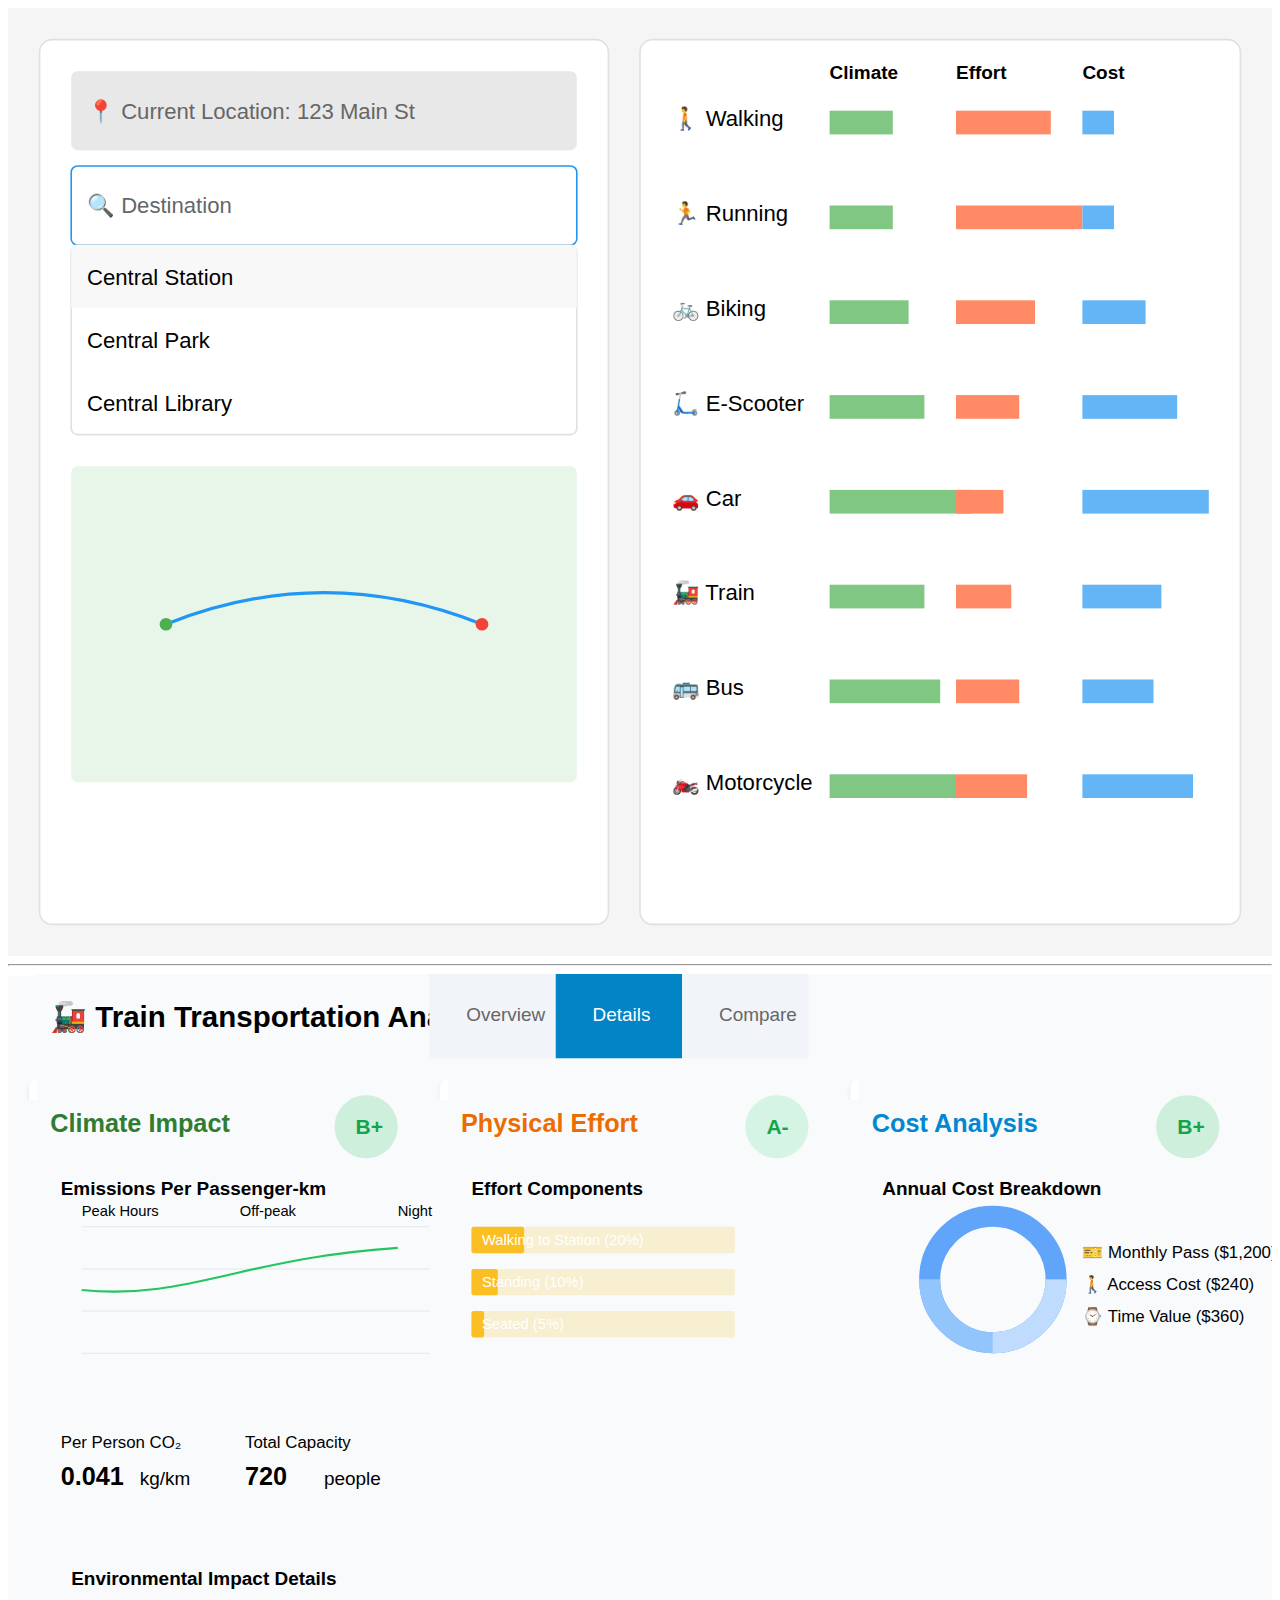
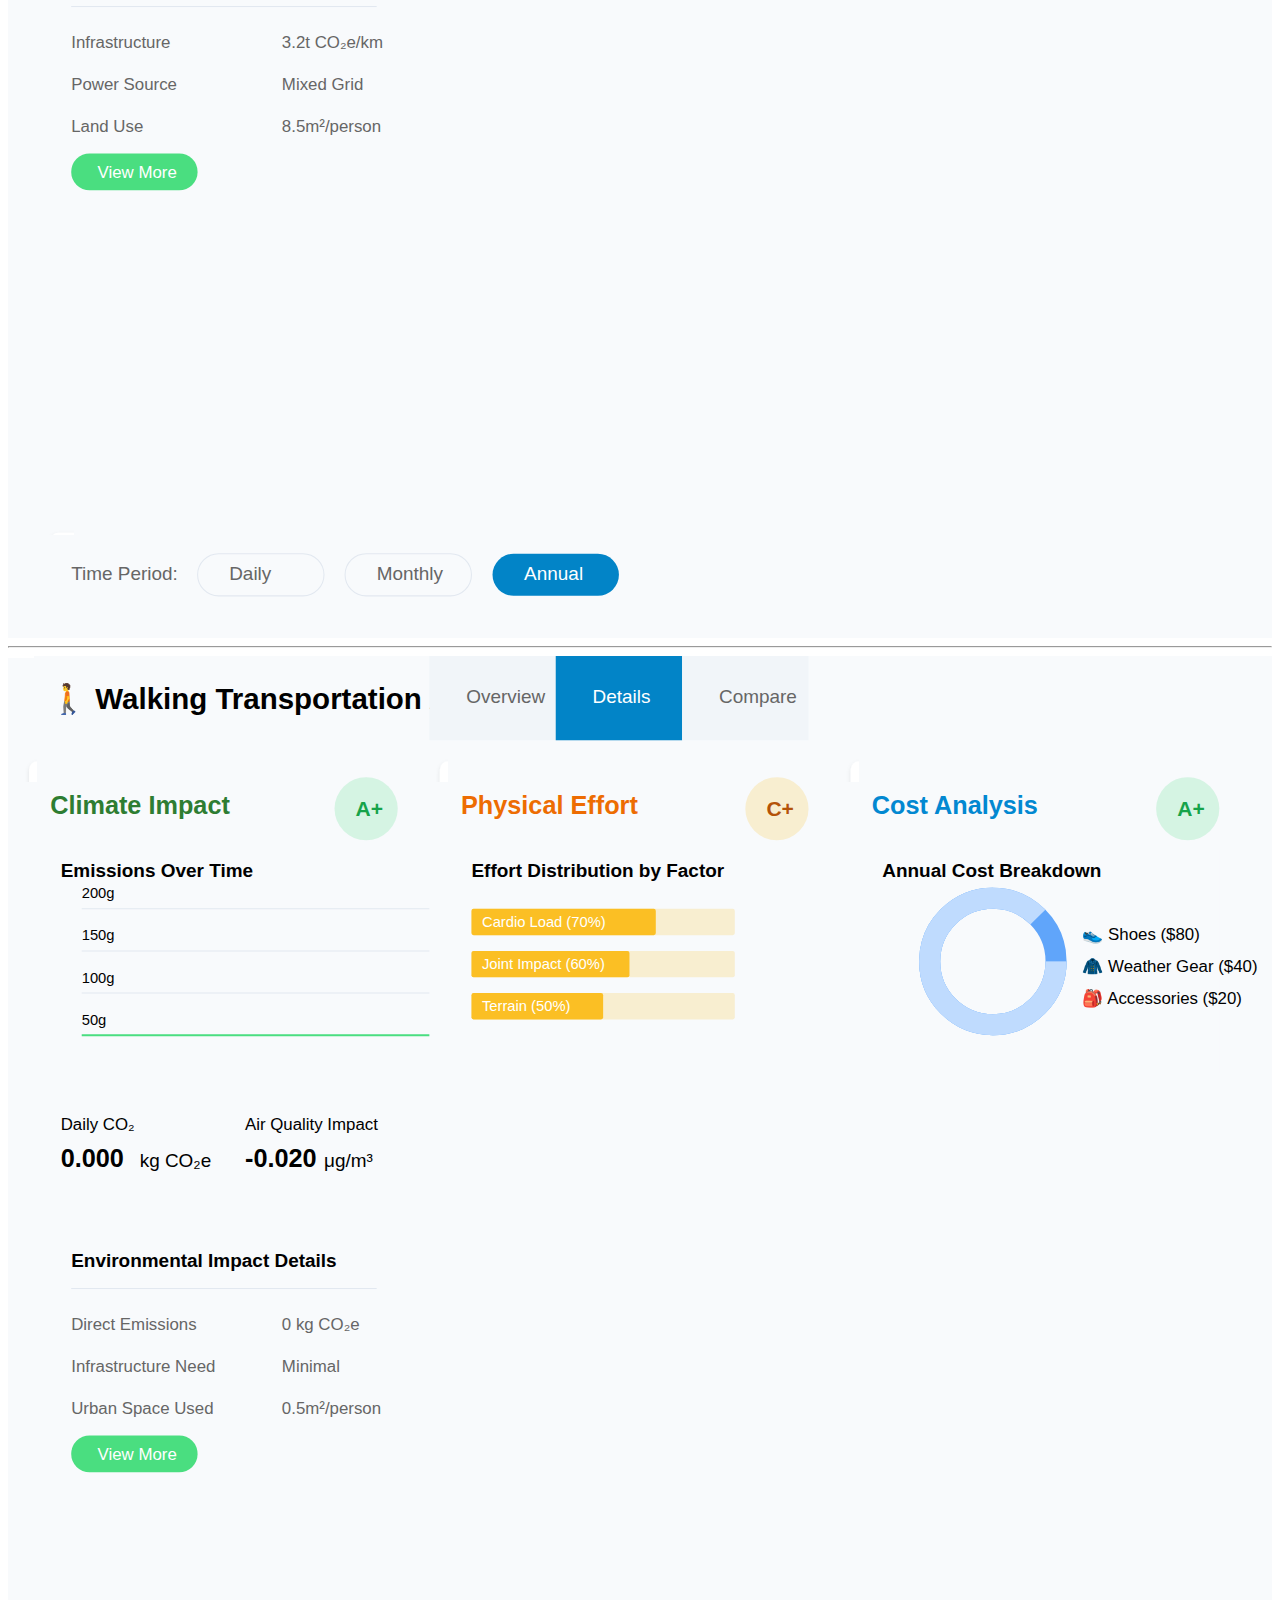
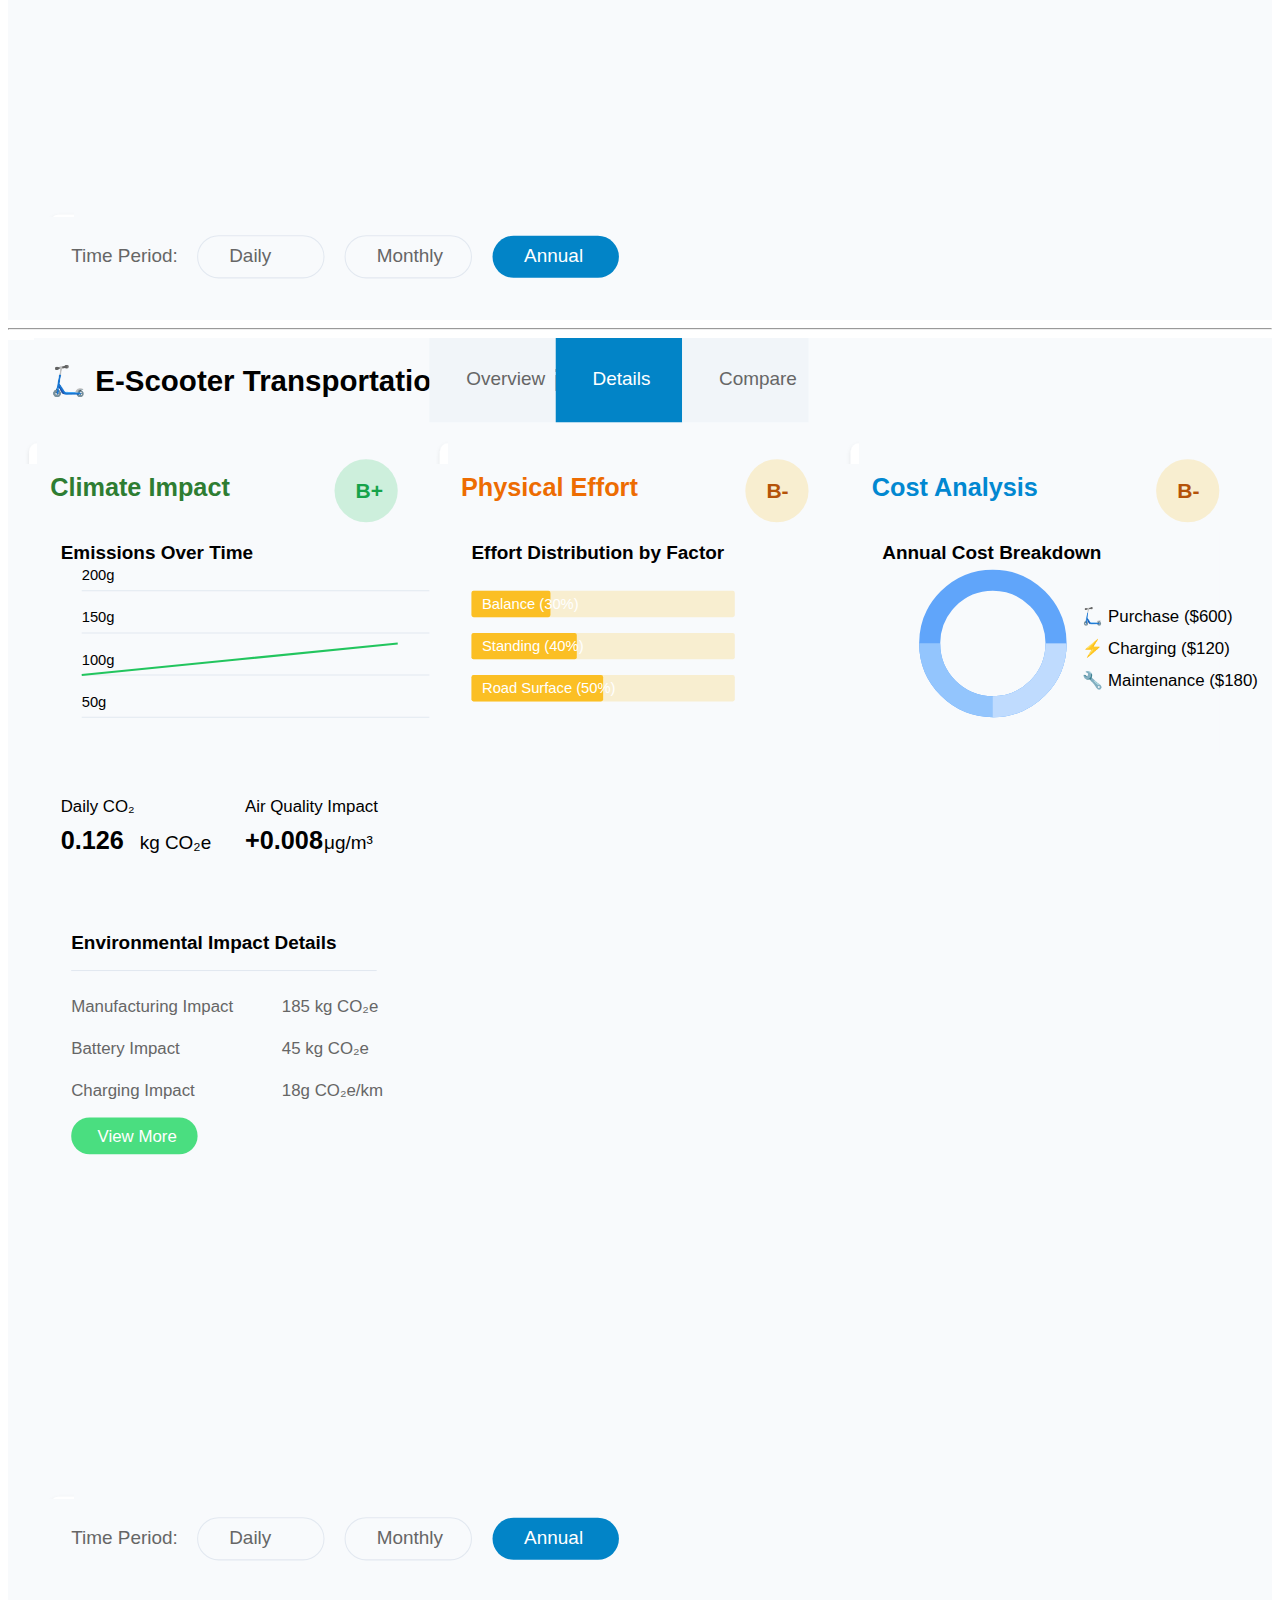
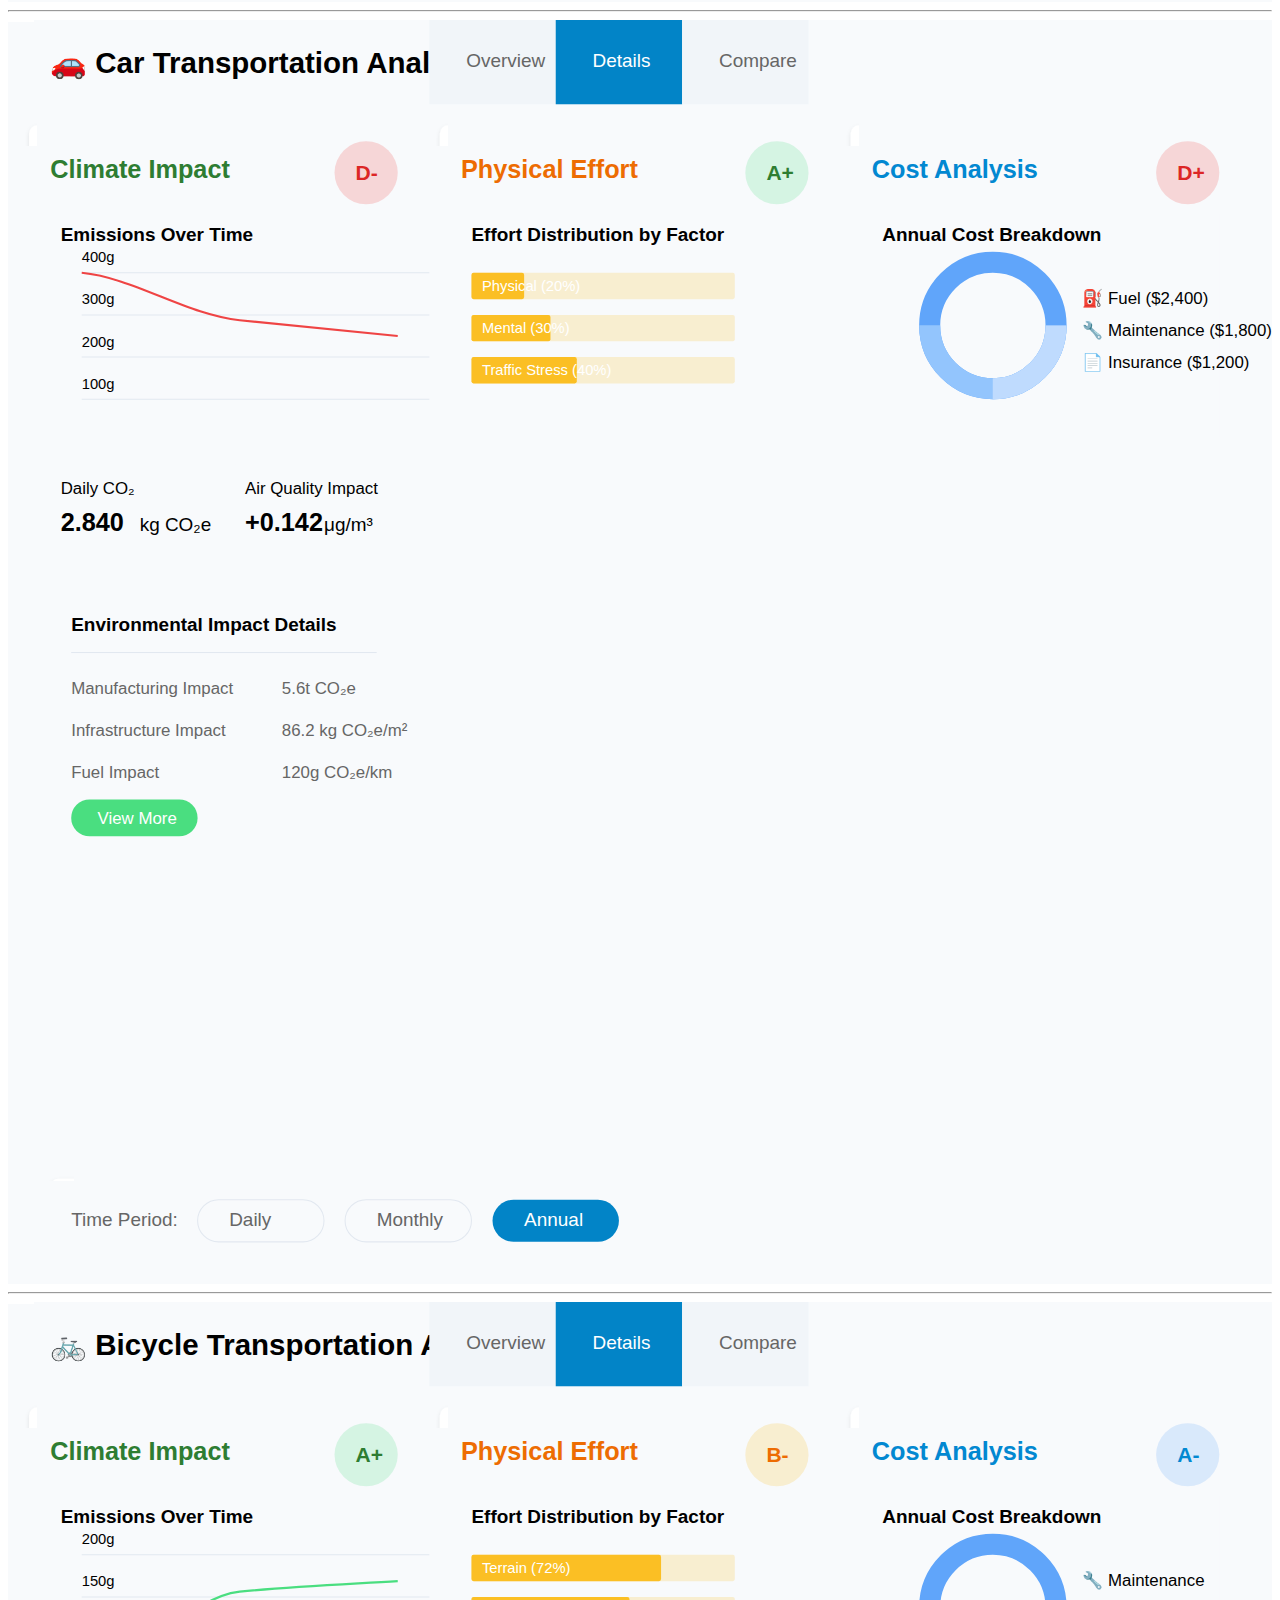
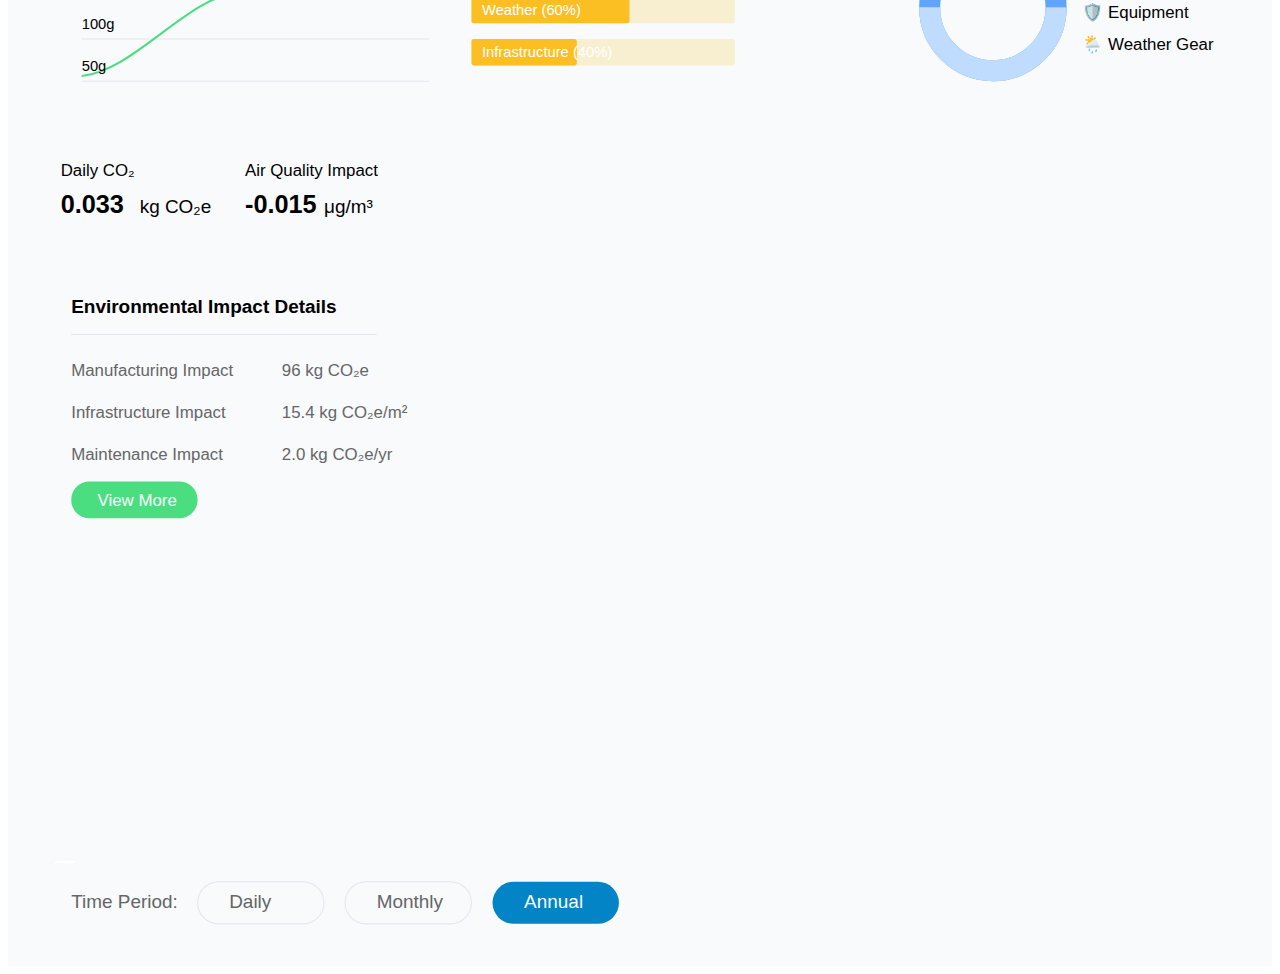
==== mockup/index.html @ 7c8de348 "add ui mockups" ====
<html>
	<body>
		<img src="route-planner-mockup.svg" width="100%">
		<hr>
		<img src="train-details-ui-enhanced.svg" width="100%">
		<hr>
		<img src="walking-details-ui-enhanced.svg" width="100%">
		<hr>
		<img src="scooter-details-ui-enhanced.svg" width="100%">
		<hr>
		<img src="car-details-ui-enhanced.svg" width="100%">
		<hr>
		<img src="bike-details-ui-enhanced.svg" width="100%">
	</body>
</html>
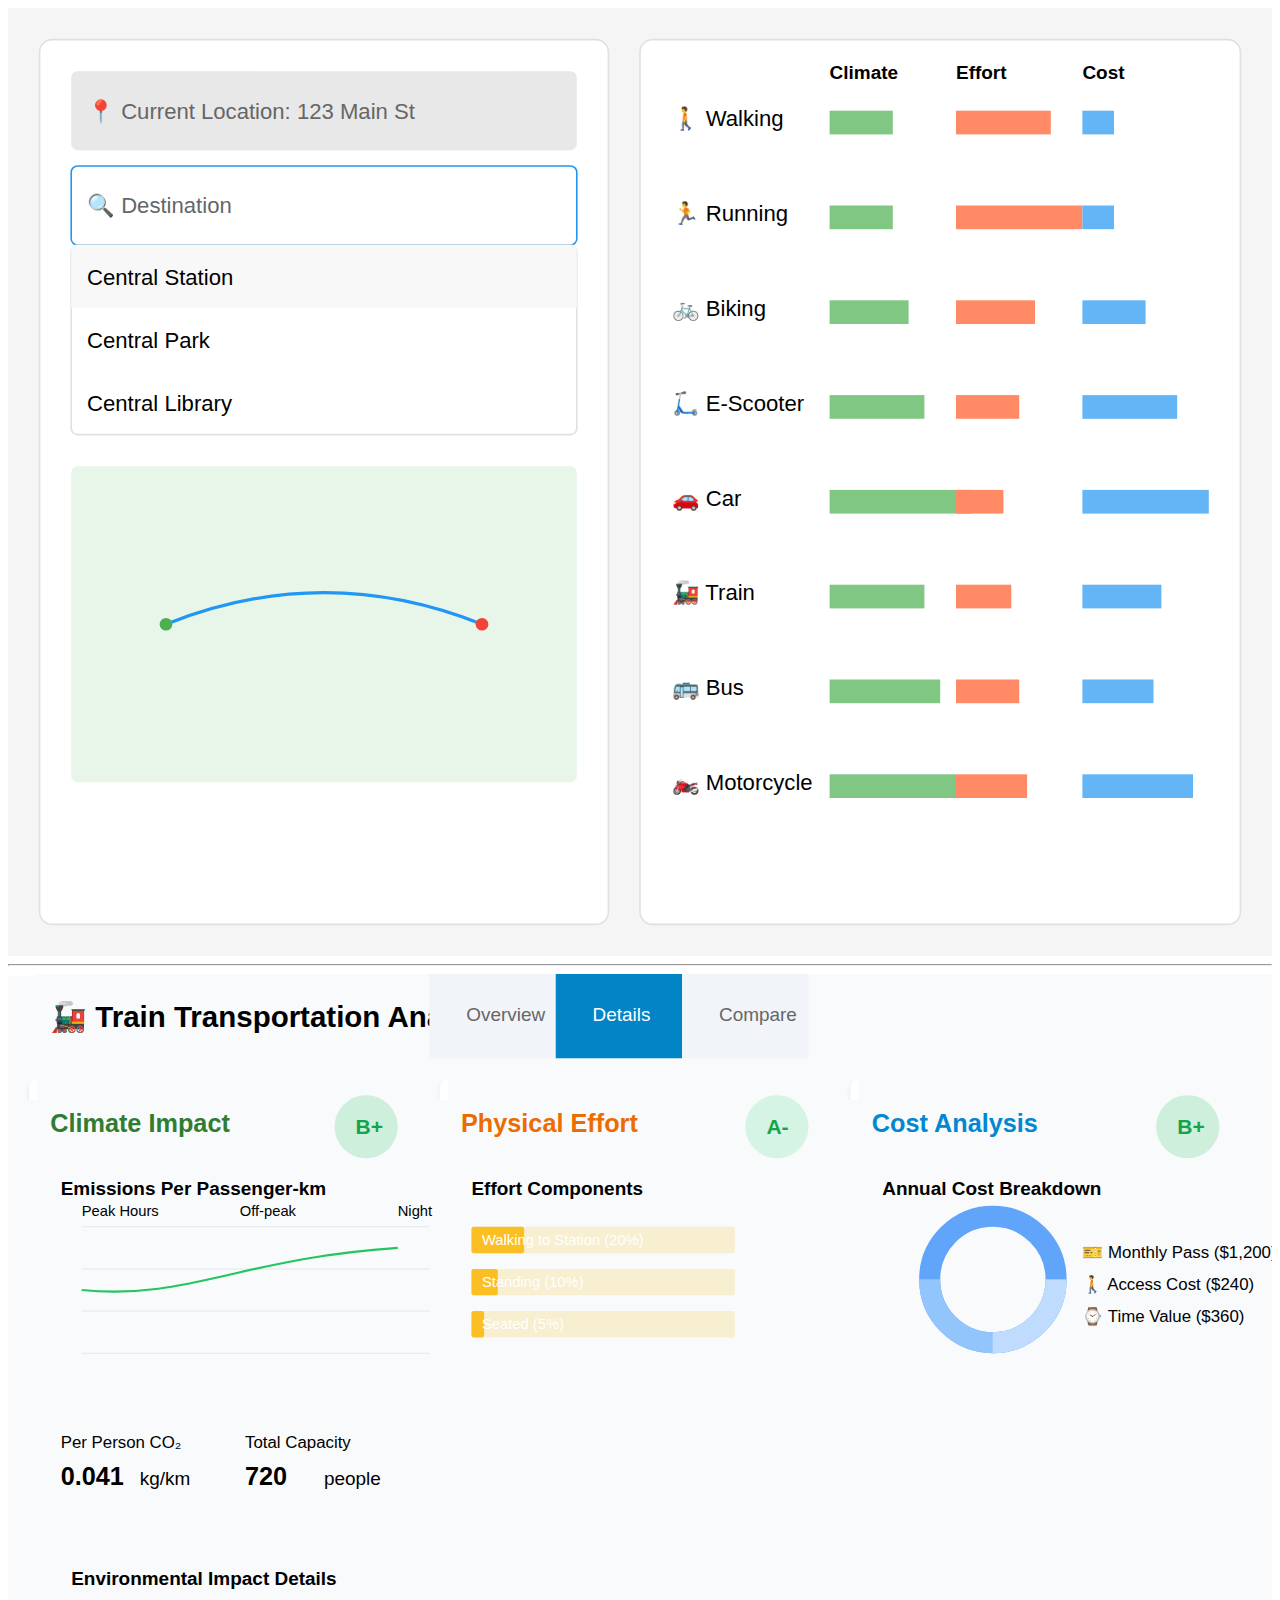
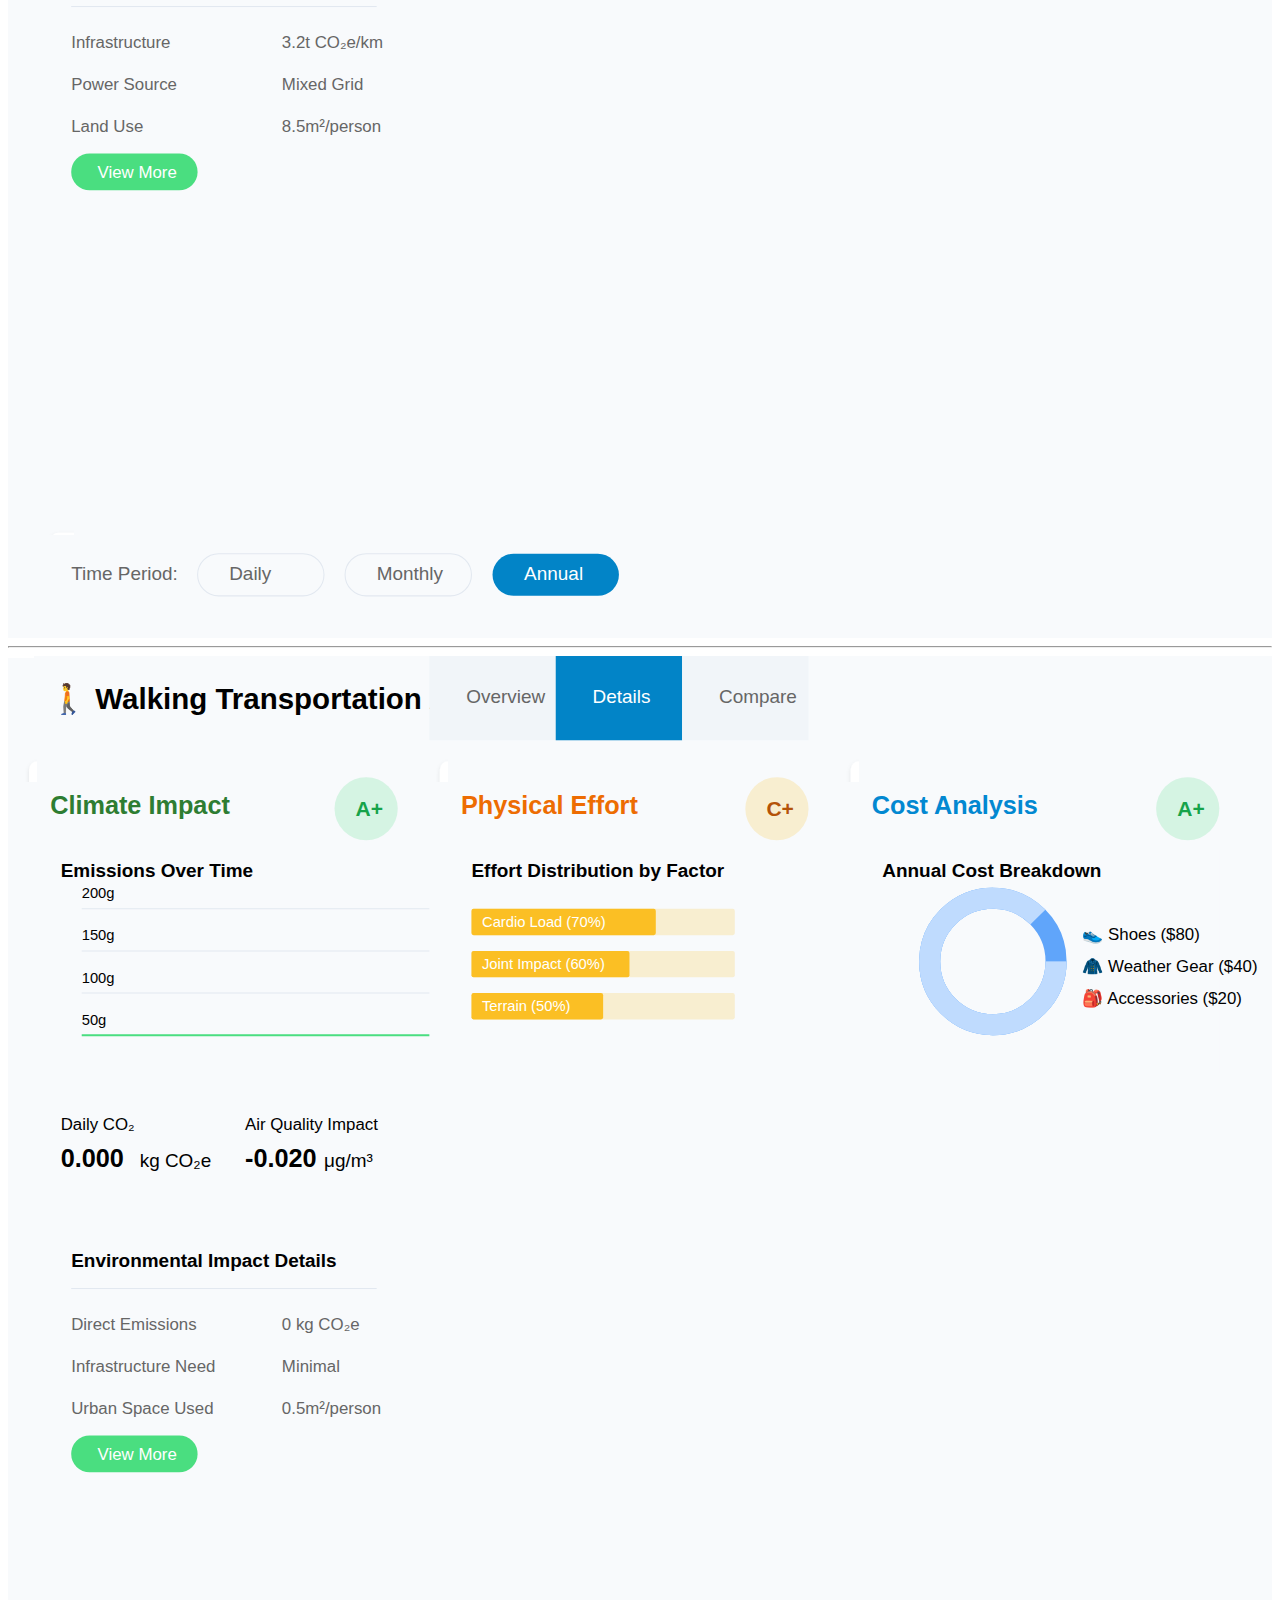
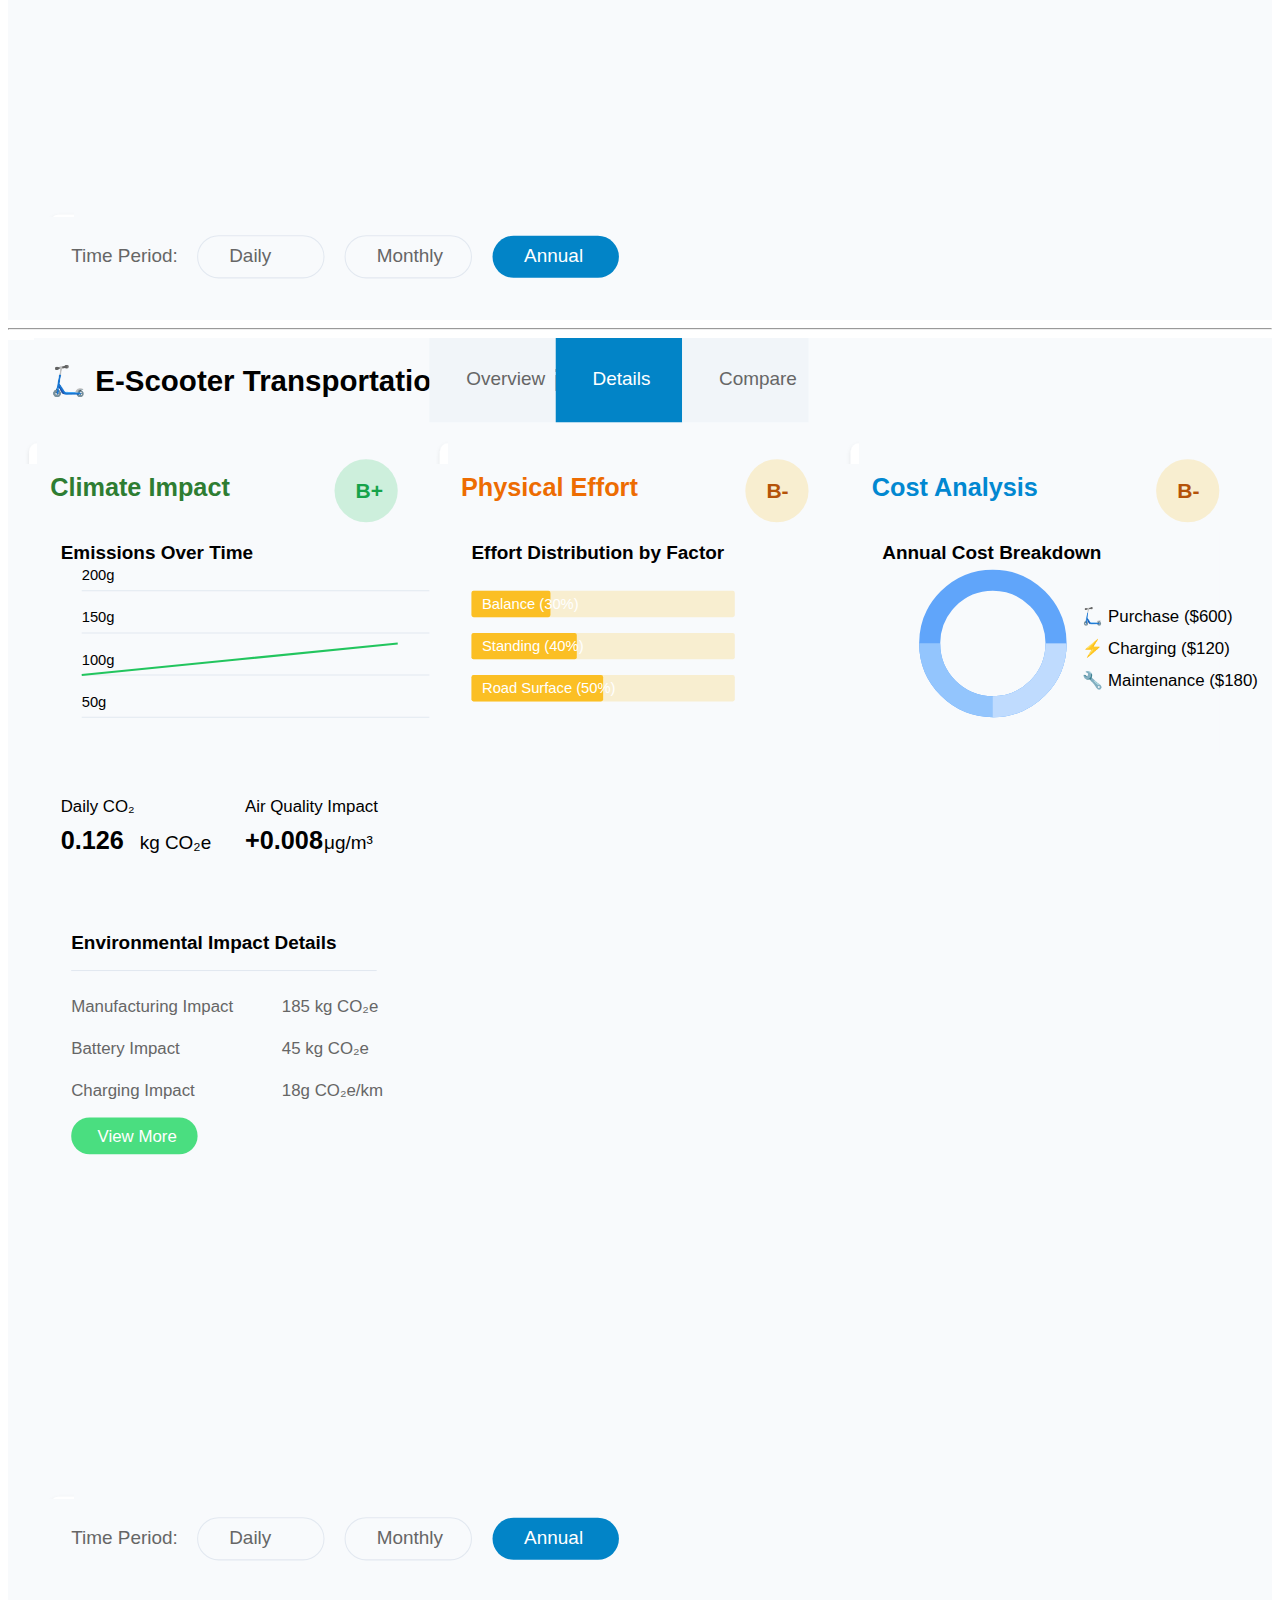
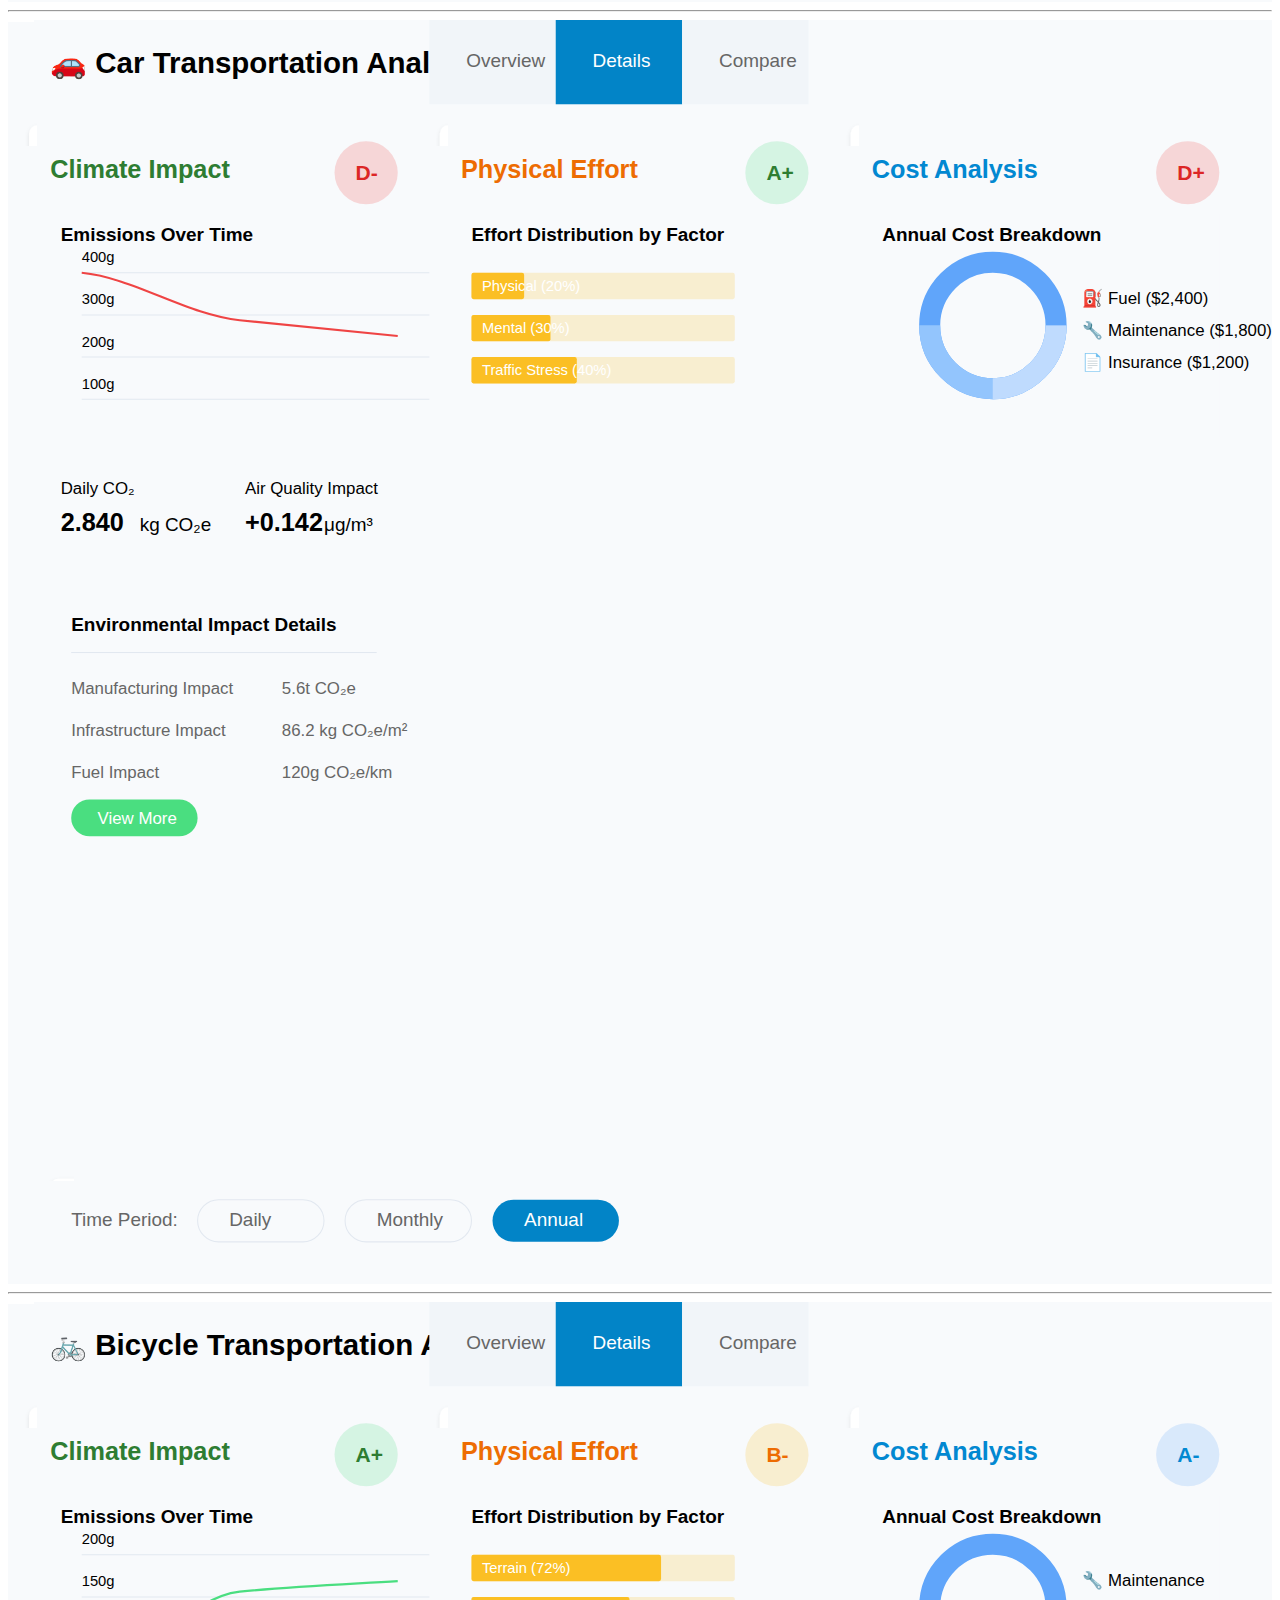
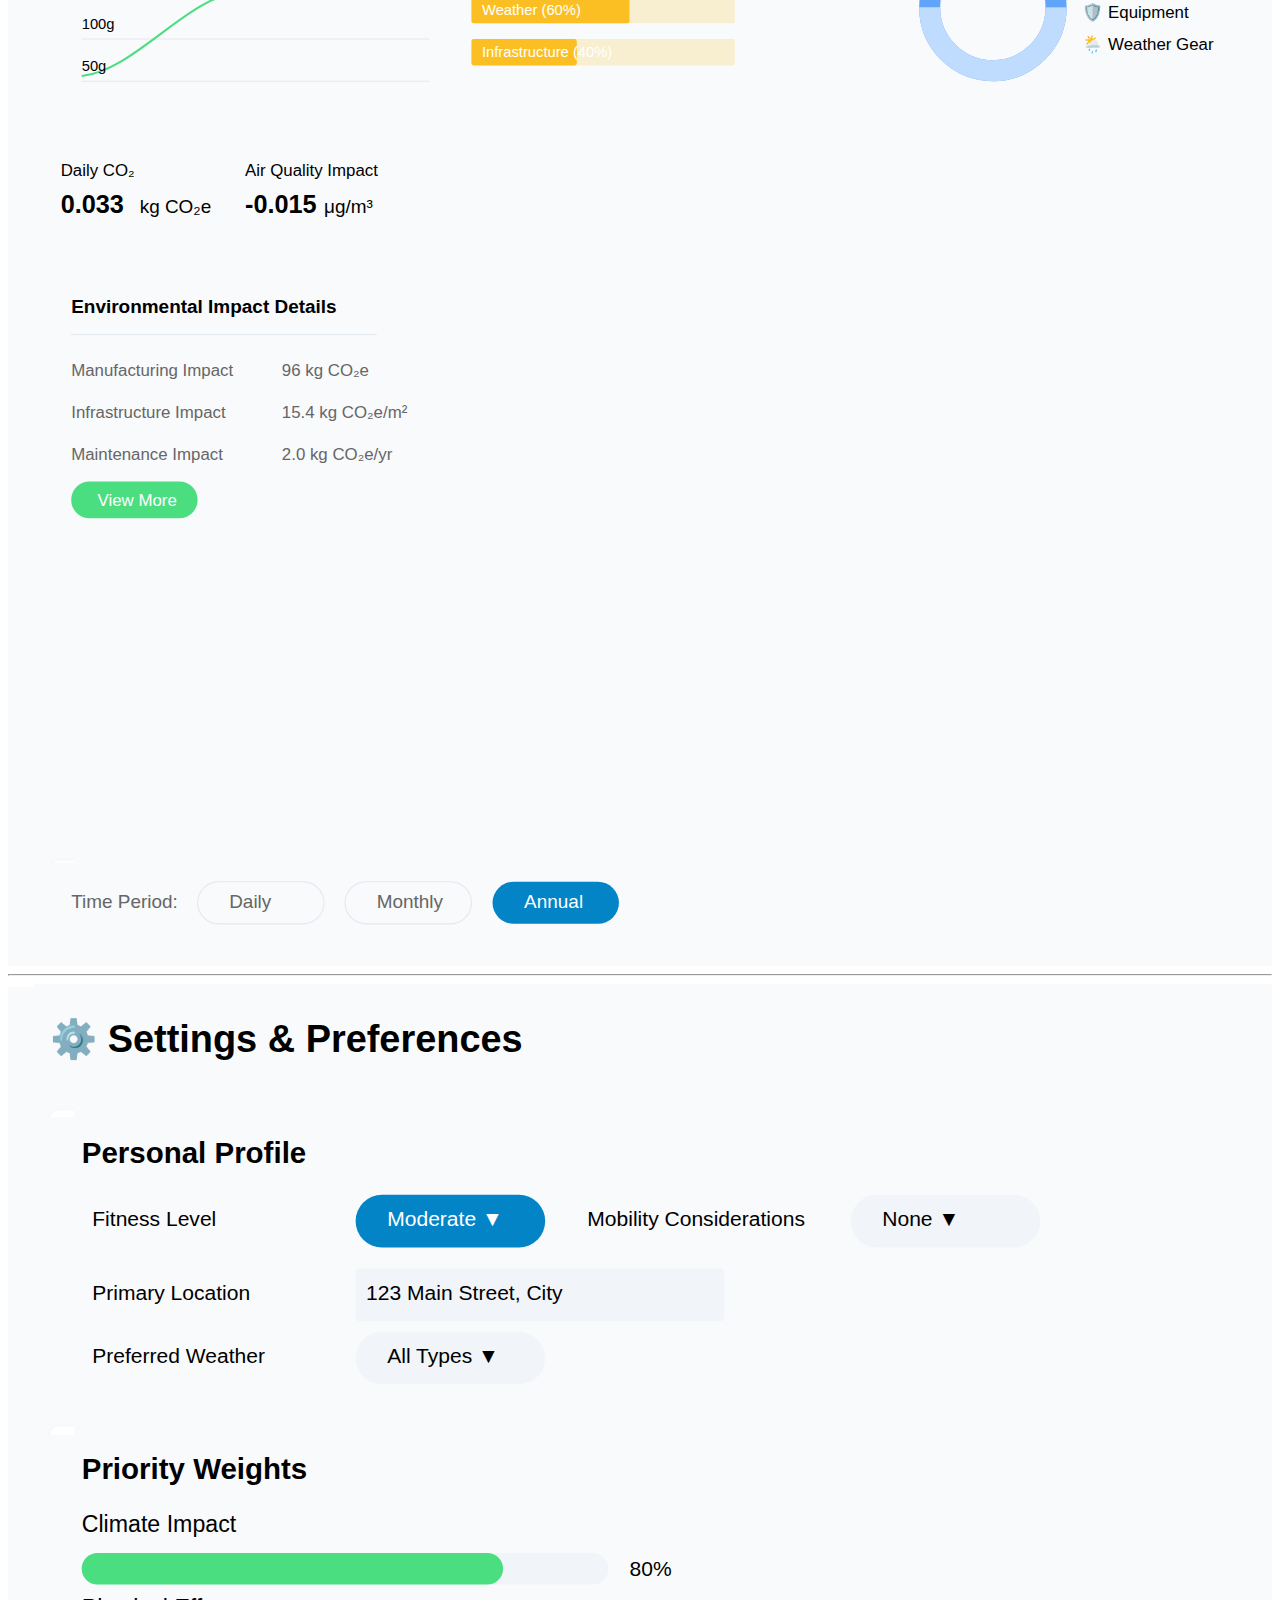
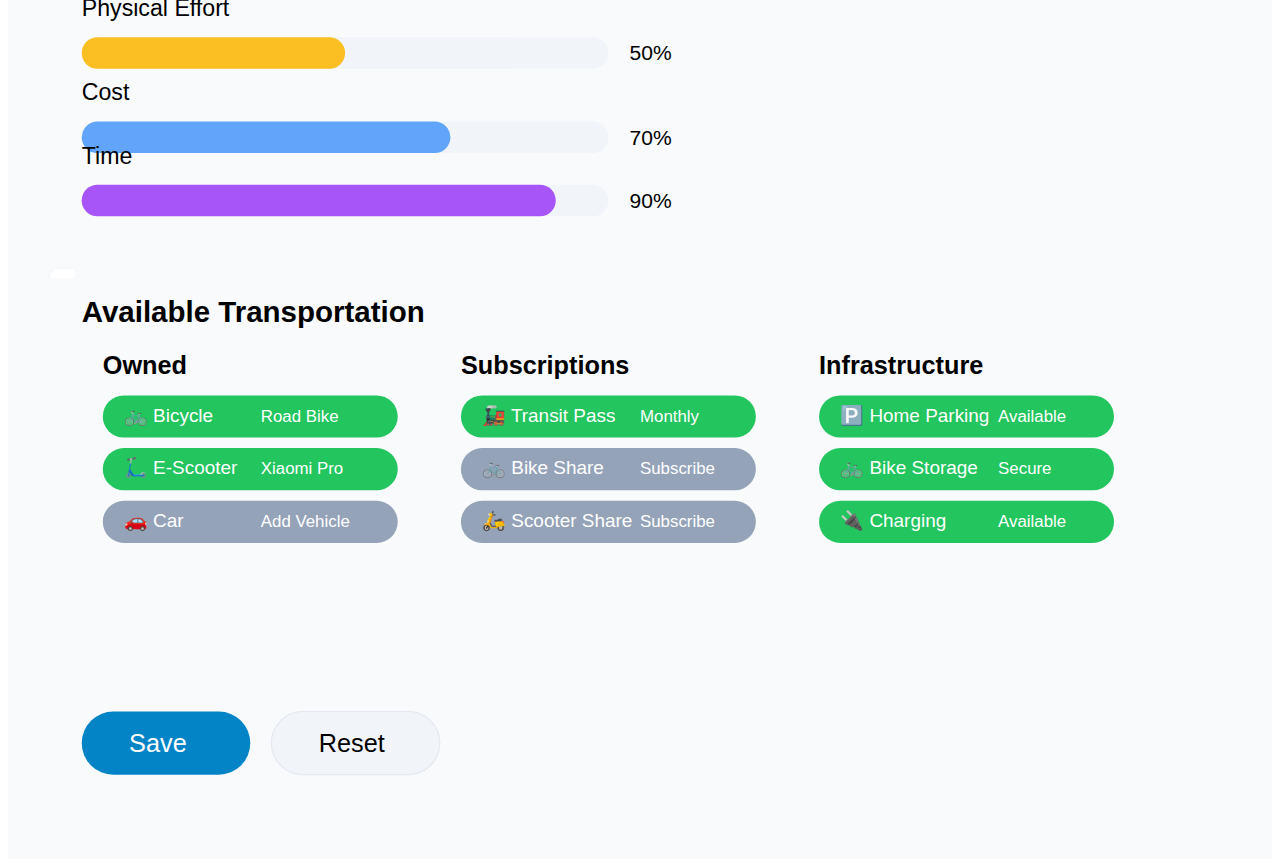
==== commit cbf68970: "add preferences mockup" ====
--- a/mockup/index.html
+++ b/mockup/index.html
@@ -11,5 +11,7 @@
 		<img src="car-details-ui-enhanced.svg" width="100%">
 		<hr>
 		<img src="bike-details-ui-enhanced.svg" width="100%">
+		<hr>
+		<img src="settings-preferences-ui-enhanced.svg" width="100%">
 	</body>
 </html>
